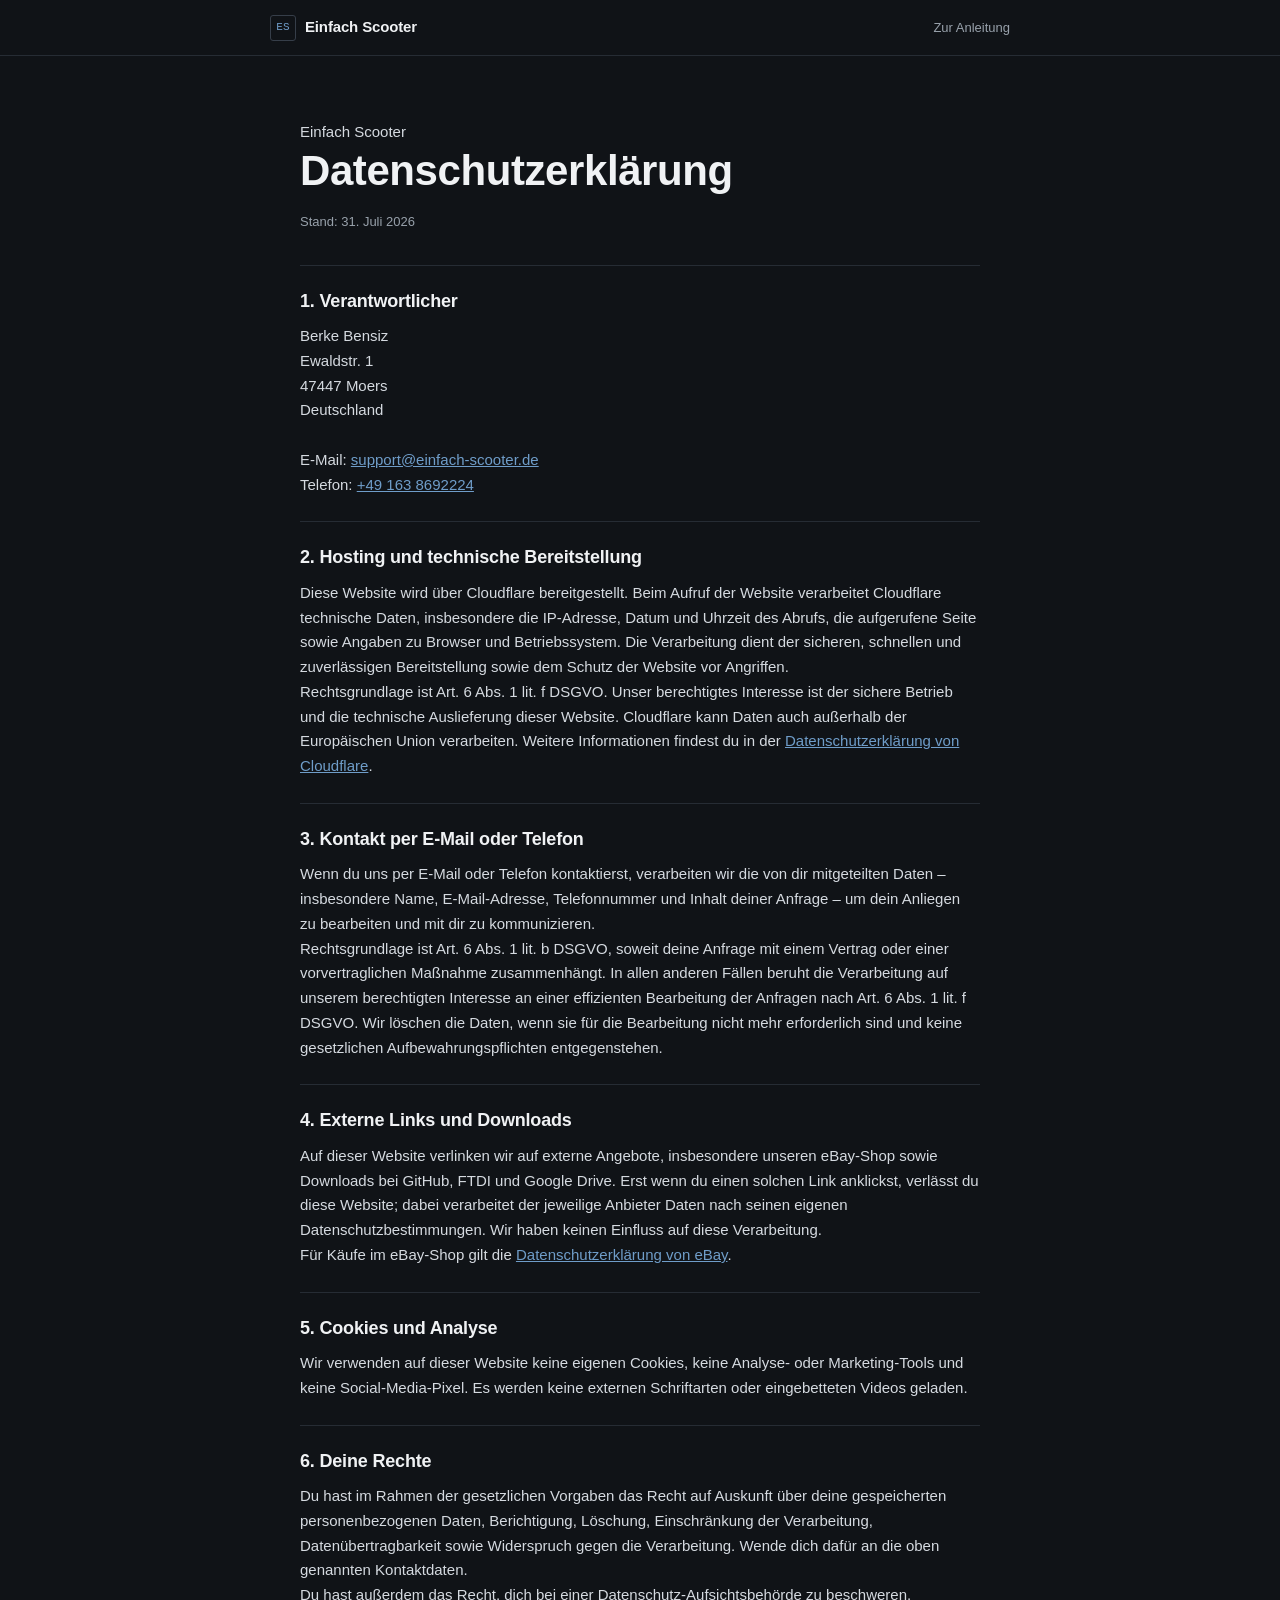
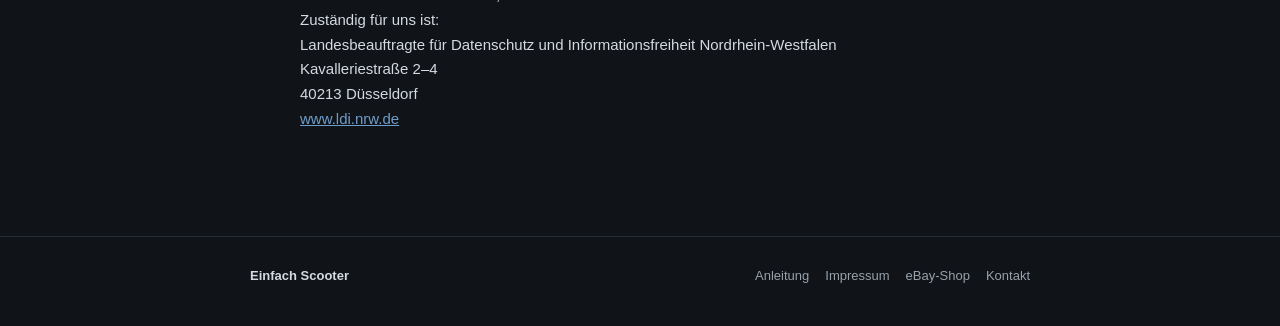
==== datenschutz.html @ 068a9d7f "Legal stuff" ====
<!DOCTYPE html>
<html lang="de">
<head>
  <meta charset="UTF-8">
  <meta name="viewport" content="width=device-width, initial-scale=1.0">
  <meta name="robots" content="noindex, follow">
  <title>Datenschutzerklärung – Einfach Scooter</title>
  <link rel="canonical" href="https://einfach-scooter.de/datenschutz.html">
  <link rel="icon" href="assets/favicon.svg" type="image/svg+xml">
  <link rel="stylesheet" href="assets/css/tokens.css">
  <link rel="stylesheet" href="assets/css/base.css">
  <link rel="stylesheet" href="assets/css/layout.css">
  <link rel="stylesheet" href="assets/css/legal.css">
</head>
<body>
  <header class="site-header">
    <div class="header-inner">
      <a class="brand" href="/" aria-label="Zur Startseite von Einfach Scooter">
        <span class="brand-mark" aria-hidden="true">ES</span>
        <span class="brand-name">Einfach Scooter</span>
      </a>
      <a class="legal-back" href="/">Zur Anleitung</a>
    </div>
  </header>

  <main class="legal-page">
    <article class="legal-content">
      <p class="eyebrow">Einfach Scooter</p>
      <h1>Datenschutzerklärung</h1>
      <p class="legal-updated">Stand: 31. Juli 2026</p>

      <section aria-labelledby="verantwortlicher">
        <h2 id="verantwortlicher">1. Verantwortlicher</h2>
        <address>
          Berke Bensiz<br>
          Ewaldstr. 1<br>
          47447 Moers<br>
          Deutschland<br><br>
          E-Mail: <a href="mailto:support@einfach-scooter.de">support@einfach-scooter.de</a><br>
          Telefon: <a href="tel:+491638692224">+49 163 8692224</a>
        </address>
      </section>

      <section aria-labelledby="hosting">
        <h2 id="hosting">2. Hosting und technische Bereitstellung</h2>
        <p>Diese Website wird über Cloudflare bereitgestellt. Beim Aufruf der Website verarbeitet Cloudflare technische Daten, insbesondere die IP-Adresse, Datum und Uhrzeit des Abrufs, die aufgerufene Seite sowie Angaben zu Browser und Betriebssystem. Die Verarbeitung dient der sicheren, schnellen und zuverlässigen Bereitstellung sowie dem Schutz der Website vor Angriffen.</p>
        <p>Rechtsgrundlage ist Art. 6 Abs. 1 lit. f DSGVO. Unser berechtigtes Interesse ist der sichere Betrieb und die technische Auslieferung dieser Website. Cloudflare kann Daten auch außerhalb der Europäischen Union verarbeiten. Weitere Informationen findest du in der <a href="https://www.cloudflare.com/policies/privacy/" target="_blank" rel="noopener">Datenschutzerklärung von Cloudflare</a>.</p>
      </section>

      <section aria-labelledby="email">
        <h2 id="email">3. Kontakt per E-Mail oder Telefon</h2>
        <p>Wenn du uns per E-Mail oder Telefon kontaktierst, verarbeiten wir die von dir mitgeteilten Daten – insbesondere Name, E-Mail-Adresse, Telefonnummer und Inhalt deiner Anfrage – um dein Anliegen zu bearbeiten und mit dir zu kommunizieren.</p>
        <p>Rechtsgrundlage ist Art. 6 Abs. 1 lit. b DSGVO, soweit deine Anfrage mit einem Vertrag oder einer vorvertraglichen Maßnahme zusammenhängt. In allen anderen Fällen beruht die Verarbeitung auf unserem berechtigten Interesse an einer effizienten Bearbeitung der Anfragen nach Art. 6 Abs. 1 lit. f DSGVO. Wir löschen die Daten, wenn sie für die Bearbeitung nicht mehr erforderlich sind und keine gesetzlichen Aufbewahrungspflichten entgegenstehen.</p>
      </section>

      <section aria-labelledby="externe-links">
        <h2 id="externe-links">4. Externe Links und Downloads</h2>
        <p>Auf dieser Website verlinken wir auf externe Angebote, insbesondere unseren eBay-Shop sowie Downloads bei GitHub, FTDI und Google Drive. Erst wenn du einen solchen Link anklickst, verlässt du diese Website; dabei verarbeitet der jeweilige Anbieter Daten nach seinen eigenen Datenschutzbestimmungen. Wir haben keinen Einfluss auf diese Verarbeitung.</p>
        <p>Für Käufe im eBay-Shop gilt die <a href="https://www.ebay.de/help/policies/member-behavior-policies/user-privacy-notice-privacy-policy?id=4260" target="_blank" rel="noopener">Datenschutzerklärung von eBay</a>.</p>
      </section>

      <section aria-labelledby="cookies">
        <h2 id="cookies">5. Cookies und Analyse</h2>
        <p>Wir verwenden auf dieser Website keine eigenen Cookies, keine Analyse- oder Marketing-Tools und keine Social-Media-Pixel. Es werden keine externen Schriftarten oder eingebetteten Videos geladen.</p>
      </section>

      <section aria-labelledby="rechte">
        <h2 id="rechte">6. Deine Rechte</h2>
        <p>Du hast im Rahmen der gesetzlichen Vorgaben das Recht auf Auskunft über deine gespeicherten personenbezogenen Daten, Berichtigung, Löschung, Einschränkung der Verarbeitung, Datenübertragbarkeit sowie Widerspruch gegen die Verarbeitung. Wende dich dafür an die oben genannten Kontaktdaten.</p>
        <p>Du hast außerdem das Recht, dich bei einer Datenschutz-Aufsichtsbehörde zu beschweren. Zuständig für uns ist:</p>
        <address>
          Landesbeauftragte für Datenschutz und Informationsfreiheit Nordrhein-Westfalen<br>
          Kavalleriestraße 2–4<br>
          40213 Düsseldorf<br>
          <a href="https://www.ldi.nrw.de/" target="_blank" rel="noopener">www.ldi.nrw.de</a>
        </address>
      </section>
    </article>
  </main>

  <footer class="site-footer">
    <div class="footer-inner">
      <div class="footer-top">
        <div class="footer-brand">Einfach Scooter</div>
        <div class="footer-links">
          <a href="/">Anleitung</a>
          <a href="impressum.html">Impressum</a>
          <a href="https://www.ebay.de/usr/einfach_scooter" target="_blank" rel="noopener">eBay-Shop</a>
          <a href="mailto:support@einfach-scooter.de">Kontakt</a>
        </div>
      </div>
    </div>
  </footer>
</body>
</html>
---- assets/css/tokens.css ----
/* ─── DESIGN TOKENS ──────────────────────────────────────────────
   Einzige Quelle für Farben, Fonts, Radien und Maße.
   Werte hier ändern – nie in den Komponenten-Dateien hardcoden.

   Gestaltungsprinzip: gedeckte Töne, ein einziger Akzent, keine
   Farbverläufe, keine farbigen Schatten. Alles Dekorative wurde
   bewusst entfernt.
   ──────────────────────────────────────────────────────────────── */
:root {
  /* Flächen */
  --c-bg:           #101317;
  --c-surface:      #161a1f;
  --c-surface2:     #1b2027;
  --c-border:       #262c34;
  --c-border-hi:    #363e49;

  /* Text */
  --c-heading:      #f0f2f4;
  --c-text:         #d5dae0;
  --c-muted:        #98a1ab;
  --c-faint:        #6b747e;

  /* Akzent – sparsam einsetzen: Links, Zahlen, Fokus */
  --c-accent:       #6f9dc9;
  --c-accent-hi:    #8ab4dc;
  --c-accent-soft:  rgba(111,157,201,.10);
  --c-accent-line:  rgba(111,157,201,.28);

  /* Signalfarben */
  --c-warn:         #c9a15f;
  --c-warn-soft:    rgba(201,161,95,.07);
  --c-warn-line:    rgba(201,161,95,.25);
  --c-ok:           #79a98c;
  --c-ok-soft:      rgba(121,169,140,.07);
  --c-ok-line:      rgba(121,169,140,.22);

  /* Typografie – Systemschriften: keine externen Requests,
     kein Datentransfer an Dritte, sofortige Darstellung */
  --f-sans: -apple-system, BlinkMacSystemFont, "Segoe UI", Roboto,
            "Helvetica Neue", Arial, sans-serif;
  --f-mono: ui-monospace, SFMono-Regular, "Cascadia Mono", Consolas,
            "Liberation Mono", monospace;

  /* Radien – klein gehalten, wirkt technischer */
  --r-sm: 3px;
  --r-md: 5px;

  /* Layout */
  --max-w:    780px;
  --header-h: 56px;

  /* Breakpoint zur Dokumentation – Media Queries können keine
     Variablen nutzen. Wert: 640px (siehe components.css) */
}
---- assets/css/base.css ----
/* ─── RESET & BASE ───────────────────────────────────────────────
   Reset, Element-Defaults und globale Utilities.
   Keine Komponenten-Styles hier – die liegen in components.css.
   ──────────────────────────────────────────────────────────────── */

*, *::before, *::after { box-sizing: border-box; margin: 0; padding: 0; }

html {
  font-size: 16px;
  scroll-behavior: smooth;
  scroll-padding-top: calc(var(--header-h) + 16px);
  -webkit-text-size-adjust: 100%;
}

body {
  font-family: var(--f-sans);
  background: var(--c-bg);
  color: var(--c-text);
  font-size: 15px;
  line-height: 1.65;
  -webkit-font-smoothing: antialiased;
  overflow-x: hidden;
}

h1, h2, h3 {
  color: var(--c-heading);
  font-weight: 600;
  letter-spacing: -.01em;
  line-height: 1.25;
}

a { color: var(--c-accent); }
a:hover { color: var(--c-accent-hi); }

strong { color: var(--c-heading); font-weight: 600; }

code {
  font-family: var(--f-mono);
  font-size: .86em;
  background: var(--c-surface2);
  border: 1px solid var(--c-border);
  color: var(--c-text);
  border-radius: var(--r-sm);
  padding: .1em .35em;
  white-space: nowrap;
}

svg { display: block; flex-shrink: 0; }

/* Sichtbarer Fokus für Tastaturbedienung */
:focus-visible {
  outline: 2px solid var(--c-accent);
  outline-offset: 2px;
  border-radius: var(--r-sm);
}

/* ─── BROWSER-CHROME ─────────────────────────────────────────── */
::-webkit-scrollbar { width: 10px; }
::-webkit-scrollbar-track { background: var(--c-bg); }
::-webkit-scrollbar-thumb { background: var(--c-border); border-radius: 5px; }
::-webkit-scrollbar-thumb:hover { background: var(--c-border-hi); }

::selection { background: var(--c-accent-line); color: var(--c-heading); }
---- assets/css/layout.css ----
/* ─── LAYOUT ─────────────────────────────────────────────────────
   Seitengerüst: Header, Content-Wrapper, Abschnitte, Footer.
   ──────────────────────────────────────────────────────────────── */

/* ─── HEADER ─────────────────────────────────────────────────── */
.site-header {
  position: fixed;
  top: 0; left: 0; right: 0;
  z-index: 100;
  height: var(--header-h);
  background: var(--c-bg);
  border-bottom: 1px solid var(--c-border);
}

.header-inner {
  max-width: var(--max-w);
  height: 100%;
  margin: 0 auto;
  padding: 0 20px;
  display: flex;
  align-items: center;
  justify-content: space-between;
  gap: 16px;
}

.brand {
  display: flex;
  align-items: center;
  gap: 9px;
  text-decoration: none;
  color: inherit;
}

.brand-mark {
  width: 26px;
  height: 26px;
  border: 1px solid var(--c-border-hi);
  border-radius: var(--r-sm);
  display: flex;
  align-items: center;
  justify-content: center;
  font-family: var(--f-mono);
  font-size: 11px;
  font-weight: 500;
  color: var(--c-accent);
  letter-spacing: .02em;
}

.brand-name {
  font-size: 15px;
  font-weight: 600;
  color: var(--c-heading);
  letter-spacing: -.01em;
  white-space: nowrap;
}

.header-nav {
  display: flex;
  align-items: center;
  gap: 18px;
}

.header-link {
  font-size: 13px;
  color: var(--c-muted);
  text-decoration: none;
  white-space: nowrap;
}

.header-link:hover { color: var(--c-text); }

@media (max-width: 640px) {
  .header-link { display: none; }
}

/* ─── CONTENT ────────────────────────────────────────────────── */
main {
  max-width: var(--max-w);
  margin: 0 auto;
  padding: var(--header-h) 20px 72px;
}

.section { margin-bottom: 56px; }

.section-head {
  display: flex;
  align-items: baseline;
  gap: 12px;
  padding-bottom: 12px;
  margin-bottom: 22px;
  border-bottom: 1px solid var(--c-border);
}

.section-head .num {
  font-family: var(--f-mono);
  font-size: 12px;
  color: var(--c-faint);
}

.section-head h2 {
  font-size: 19px;
}

.section-intro {
  font-size: 14px;
  color: var(--c-muted);
  margin-bottom: 18px;
  max-width: 68ch;
}

/* ─── FOOTER ─────────────────────────────────────────────────── */
.site-footer {
  border-top: 1px solid var(--c-border);
  padding: 28px 20px 40px;
}

.footer-inner {
  max-width: var(--max-w);
  margin: 0 auto;
  display: flex;
  flex-direction: column;
  gap: 14px;
}

.footer-top {
  display: flex;
  align-items: center;
  justify-content: space-between;
  flex-wrap: wrap;
  gap: 12px;
}

.footer-brand {
  font-size: 13px;
  font-weight: 600;
  color: var(--c-text);
}

.footer-links {
  display: flex;
  flex-wrap: wrap;
  gap: 16px;
}

.footer-links a {
  font-size: 13px;
  color: var(--c-muted);
  text-decoration: none;
}

.footer-links a:hover { color: var(--c-accent-hi); }

.footer-legal {
  font-size: 12px;
  color: var(--c-faint);
  line-height: 1.6;
  max-width: 78ch;
}
---- assets/css/legal.css ----
/* Rechtliche Einzelseiten: bewusst schlicht, damit Angaben schnell auffindbar bleiben. */
.legal-page {
  min-height: calc(100vh - var(--header-h));
  padding: calc(var(--header-h) + 64px) 20px 80px;
}

.legal-content {
  max-width: 680px;
  margin: 0 auto;
}

.legal-content h1 {
  margin-bottom: 48px;
  font-size: clamp(30px, 5vw, 42px);
}

.legal-updated {
  margin-top: -34px;
  margin-bottom: 32px;
  color: var(--c-muted);
  font-size: 13px;
}

.legal-content section {
  padding: 24px 0;
  border-top: 1px solid var(--c-border);
}

.legal-content h2 {
  margin-bottom: 12px;
  font-size: 18px;
}

.legal-content address {
  font-style: normal;
}

.legal-back {
  color: var(--c-muted);
  font-size: 13px;
  text-decoration: none;
}

.legal-back:hover { color: var(--c-accent-hi); }
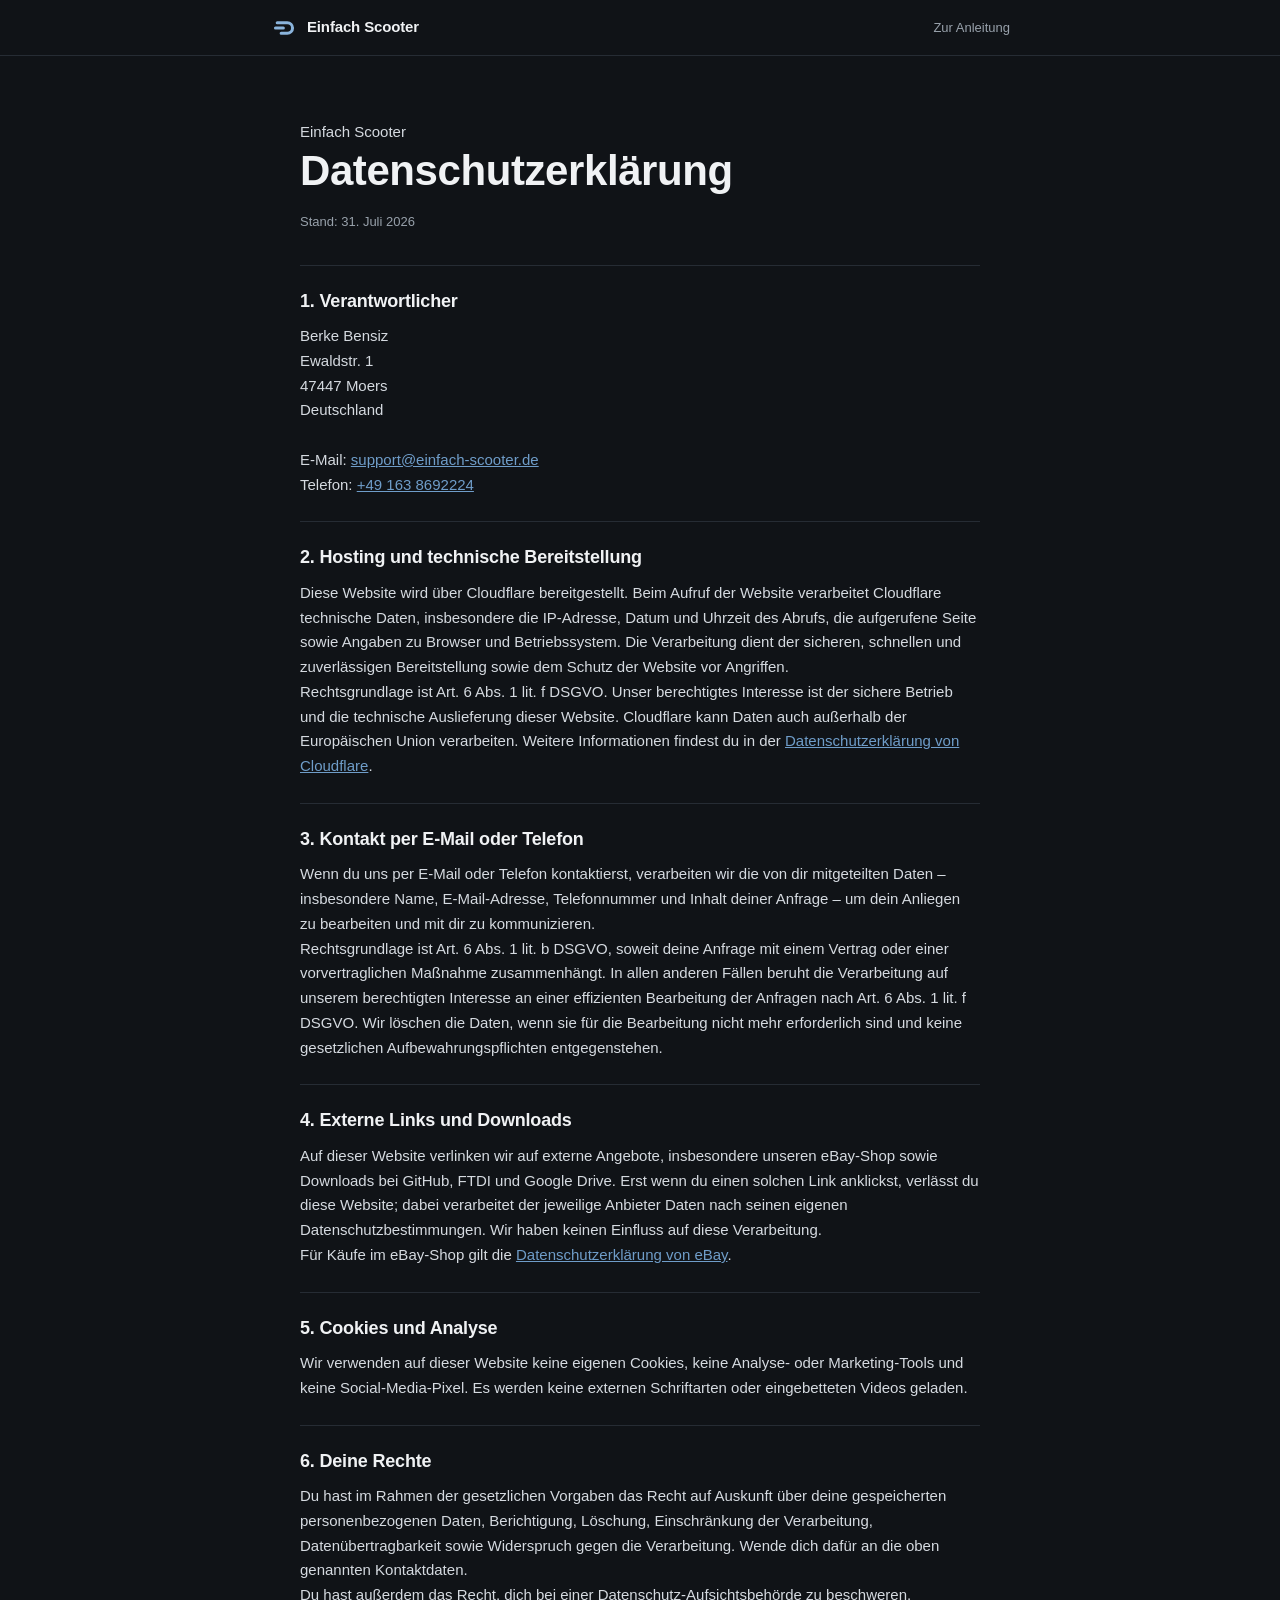
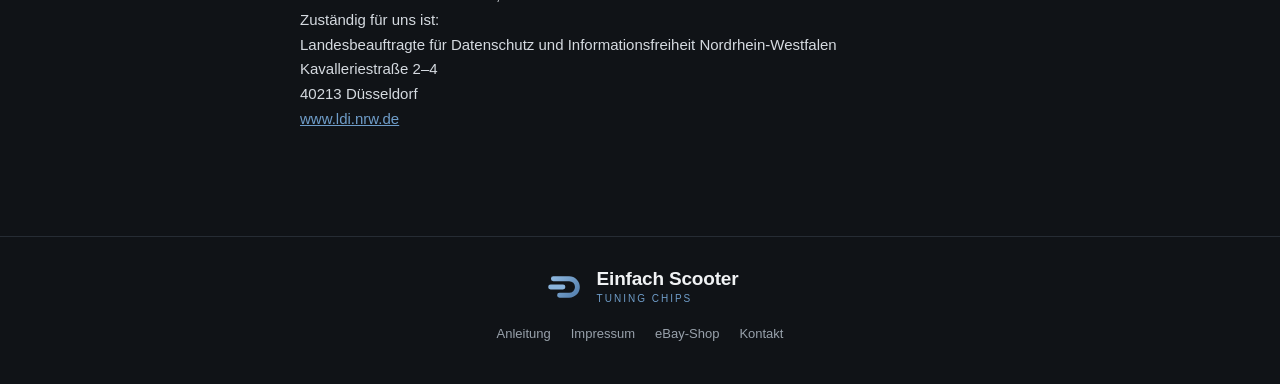
==== commit 3c242aeb: "Added Icons" ====
--- a/datenschutz.html
+++ b/datenschutz.html
@@ -16,7 +16,10 @@
   <header class="site-header">
     <div class="header-inner">
       <a class="brand" href="/" aria-label="Zur Startseite von Einfach Scooter">
-        <span class="brand-mark" aria-hidden="true">ES</span>
+        <svg class="brand-mark" viewBox="0 0 128 128" aria-hidden="true" focusable="false">
+          <path d="M 33 40 H 79 a 24 24 0 0 1 0 48 H 51"/>
+          <path d="M 25 64 H 61"/>
+        </svg>
         <span class="brand-name">Einfach Scooter</span>
       </a>
       <a class="legal-back" href="/">Zur Anleitung</a>
@@ -81,7 +84,13 @@
   <footer class="site-footer">
     <div class="footer-inner">
       <div class="footer-top">
-        <div class="footer-brand">Einfach Scooter</div>
+        <div class="footer-brand">
+          <img class="footer-mark" src="assets/logo.svg" alt="Einfach Scooter" width="128" height="128">
+          <span class="footer-brand-text">
+            Einfach Scooter
+            <span>Tuning Chips</span>
+          </span>
+        </div>
         <div class="footer-links">
           <a href="/">Anleitung</a>
           <a href="impressum.html">Impressum</a>
--- a/assets/css/layout.css
+++ b/assets/css/layout.css
@@ -32,18 +32,13 @@
 }
 
 .brand-mark {
-  width: 26px;
-  height: 26px;
-  border: 1px solid var(--c-border-hi);
-  border-radius: var(--r-sm);
-  display: flex;
-  align-items: center;
-  justify-content: center;
-  font-family: var(--f-mono);
-  font-size: 11px;
-  font-weight: 500;
-  color: var(--c-accent);
-  letter-spacing: .02em;
+  width: 28px;
+  height: 28px;
+  flex: none;
+  fill: none;
+  stroke: var(--c-accent-hi);
+  stroke-width: 14;
+  stroke-linecap: round;
 }
 
 .brand-name {
@@ -124,22 +119,51 @@
 
 .footer-top {
   display: flex;
+  flex-direction: column;
   align-items: center;
-  justify-content: space-between;
-  flex-wrap: wrap;
-  gap: 12px;
+  gap: 14px;
 }
 
+/* Footer-Titel über den Links: Bildmarke als SVG, Schrift als echter
+   HTML-Text. Text im SVG würde bei dieser Größe auf ~5px skalieren
+   und dadurch matschig rendern. */
 .footer-brand {
-  font-size: 13px;
+  display: flex;
+  align-items: center;
+  gap: 11px;
+}
+
+.footer-mark {
+  display: block;
+  flex: none;
+  width: 44px;
+  height: 44px;
+}
+
+.footer-brand-text {
+  display: flex;
+  flex-direction: column;
+  gap: 3px;
+  font-size: 19px;
   font-weight: 600;
-  color: var(--c-text);
+  line-height: 1.1;
+  letter-spacing: -.01em;
+  color: var(--c-heading);
+}
+
+.footer-brand-text span {
+  font-size: 10px;
+  font-weight: 500;
+  letter-spacing: .2em;
+  text-transform: uppercase;
+  color: var(--c-accent);
 }
 
 .footer-links {
   display: flex;
   flex-wrap: wrap;
-  gap: 16px;
+  justify-content: center;
+  gap: 12px 20px;
 }
 
 .footer-links a {
@@ -155,4 +179,6 @@
   color: var(--c-faint);
   line-height: 1.6;
   max-width: 78ch;
+  margin: 2px auto 0;
+  text-align: center;
 }
